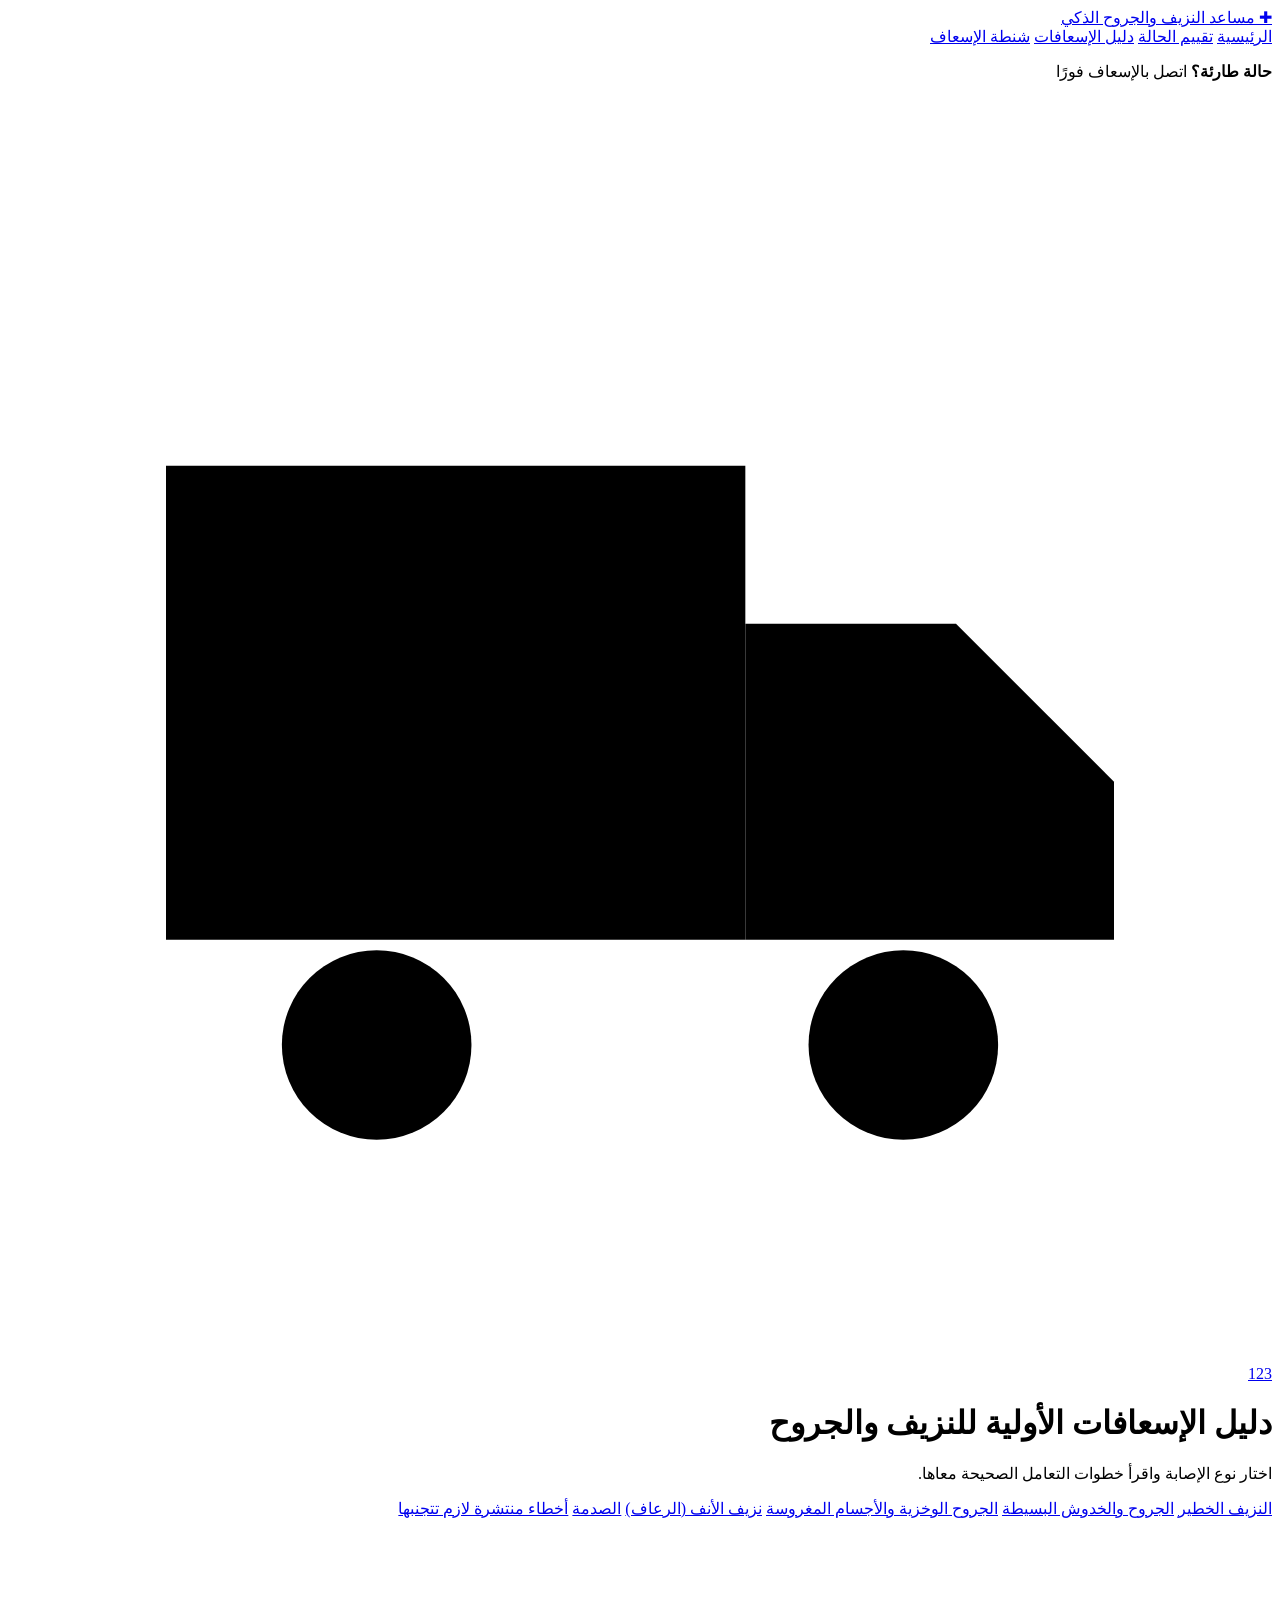
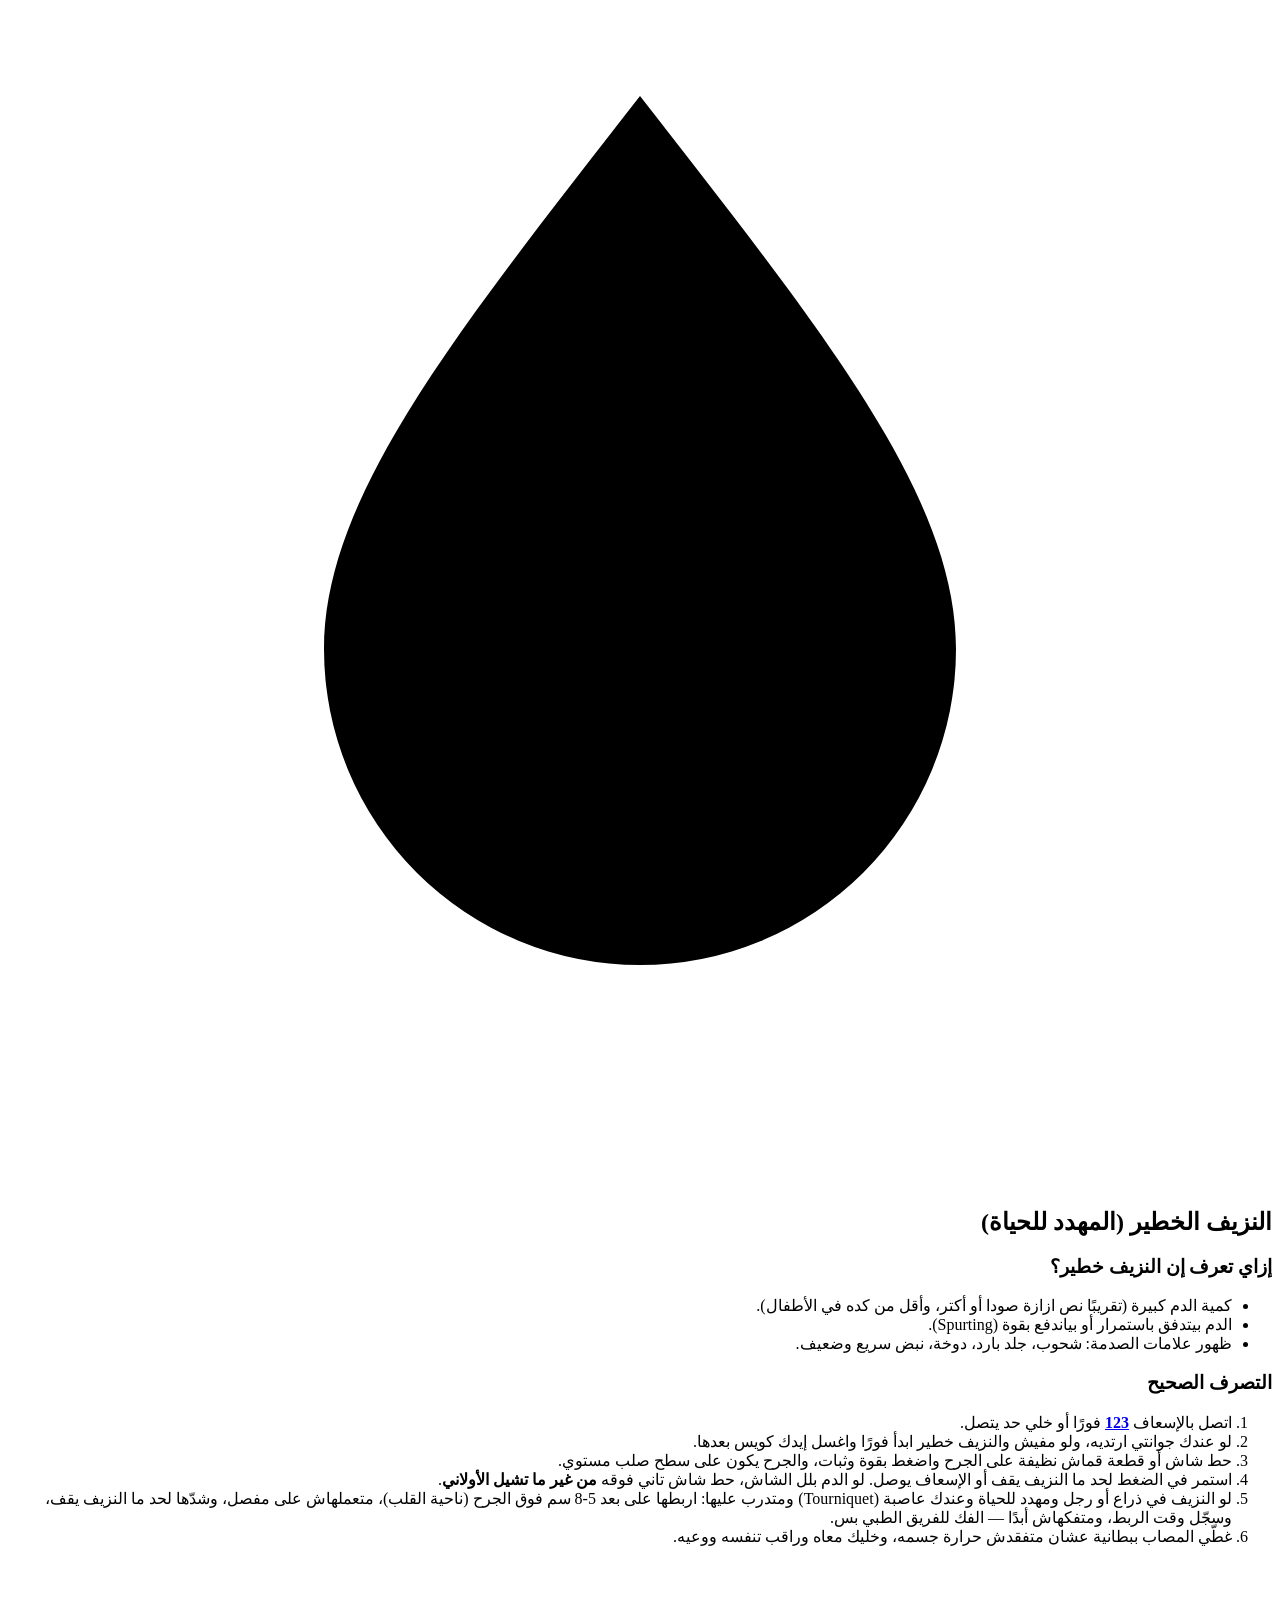
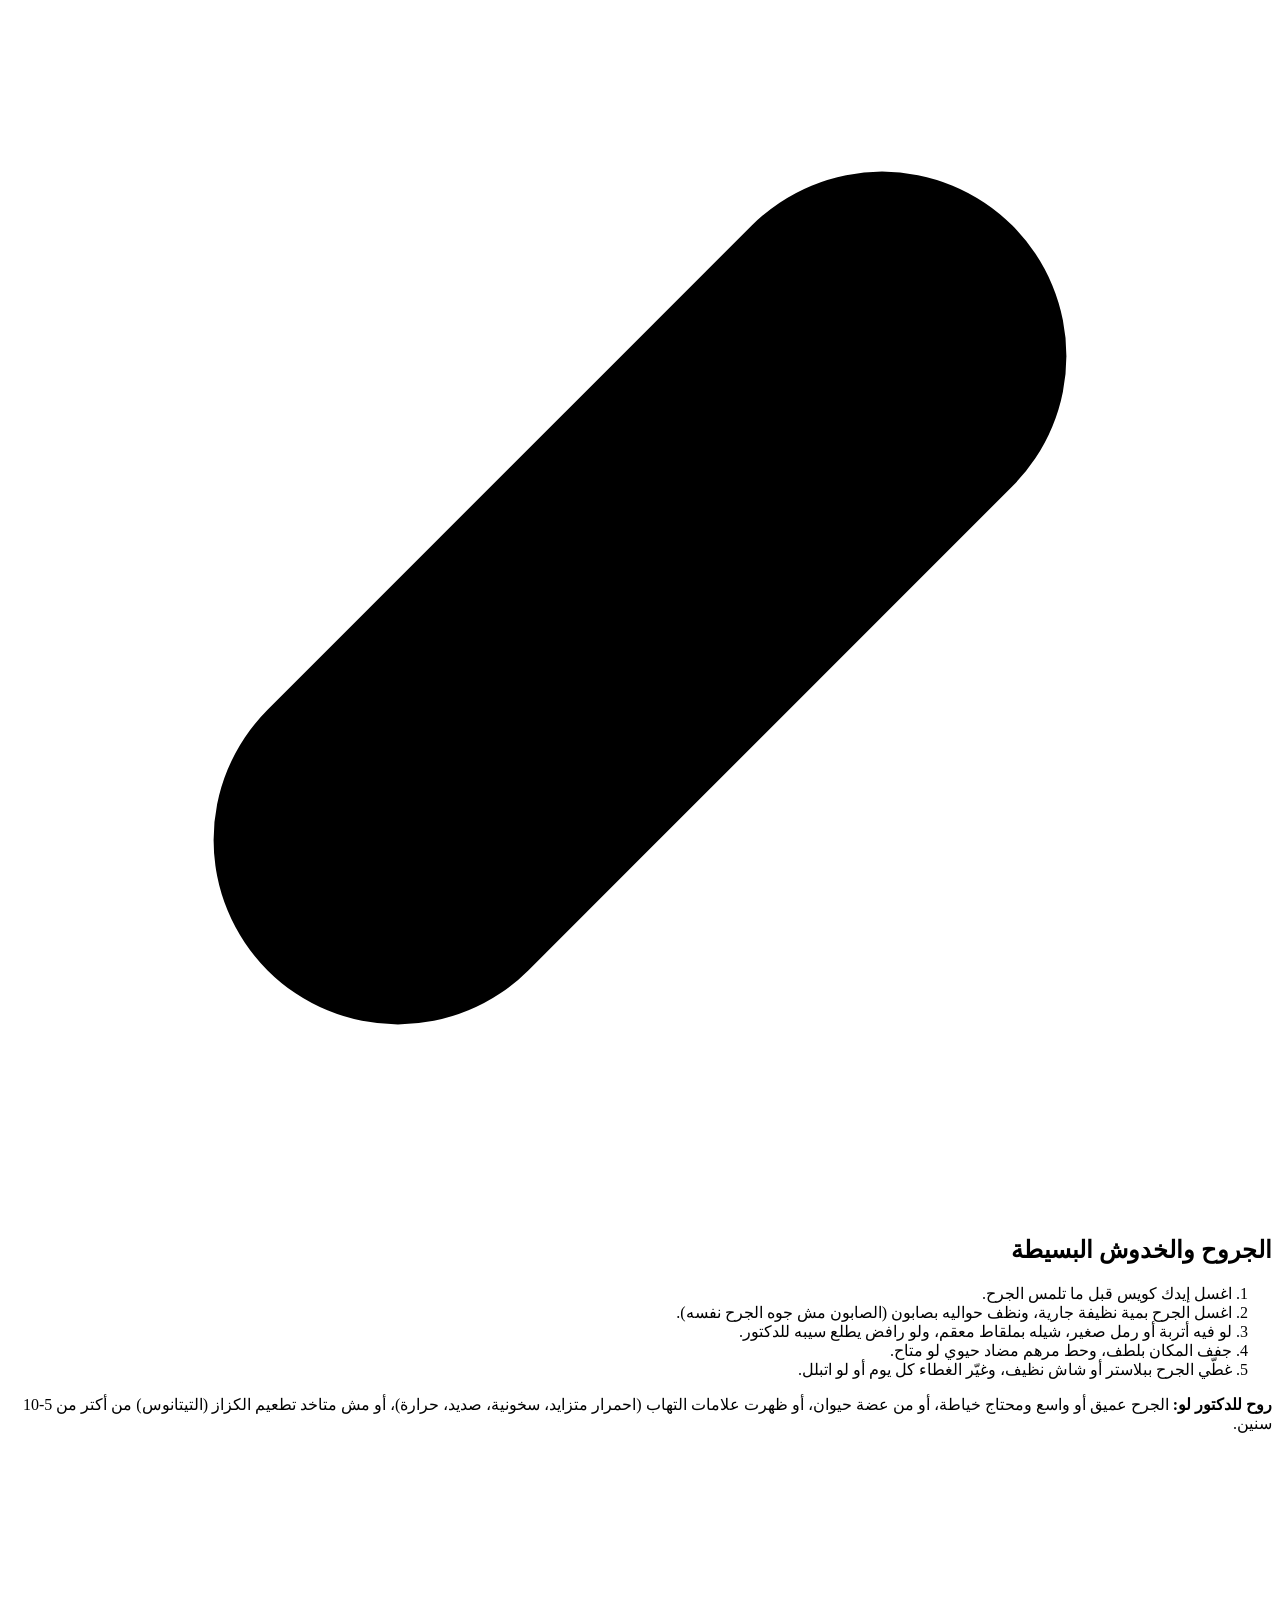
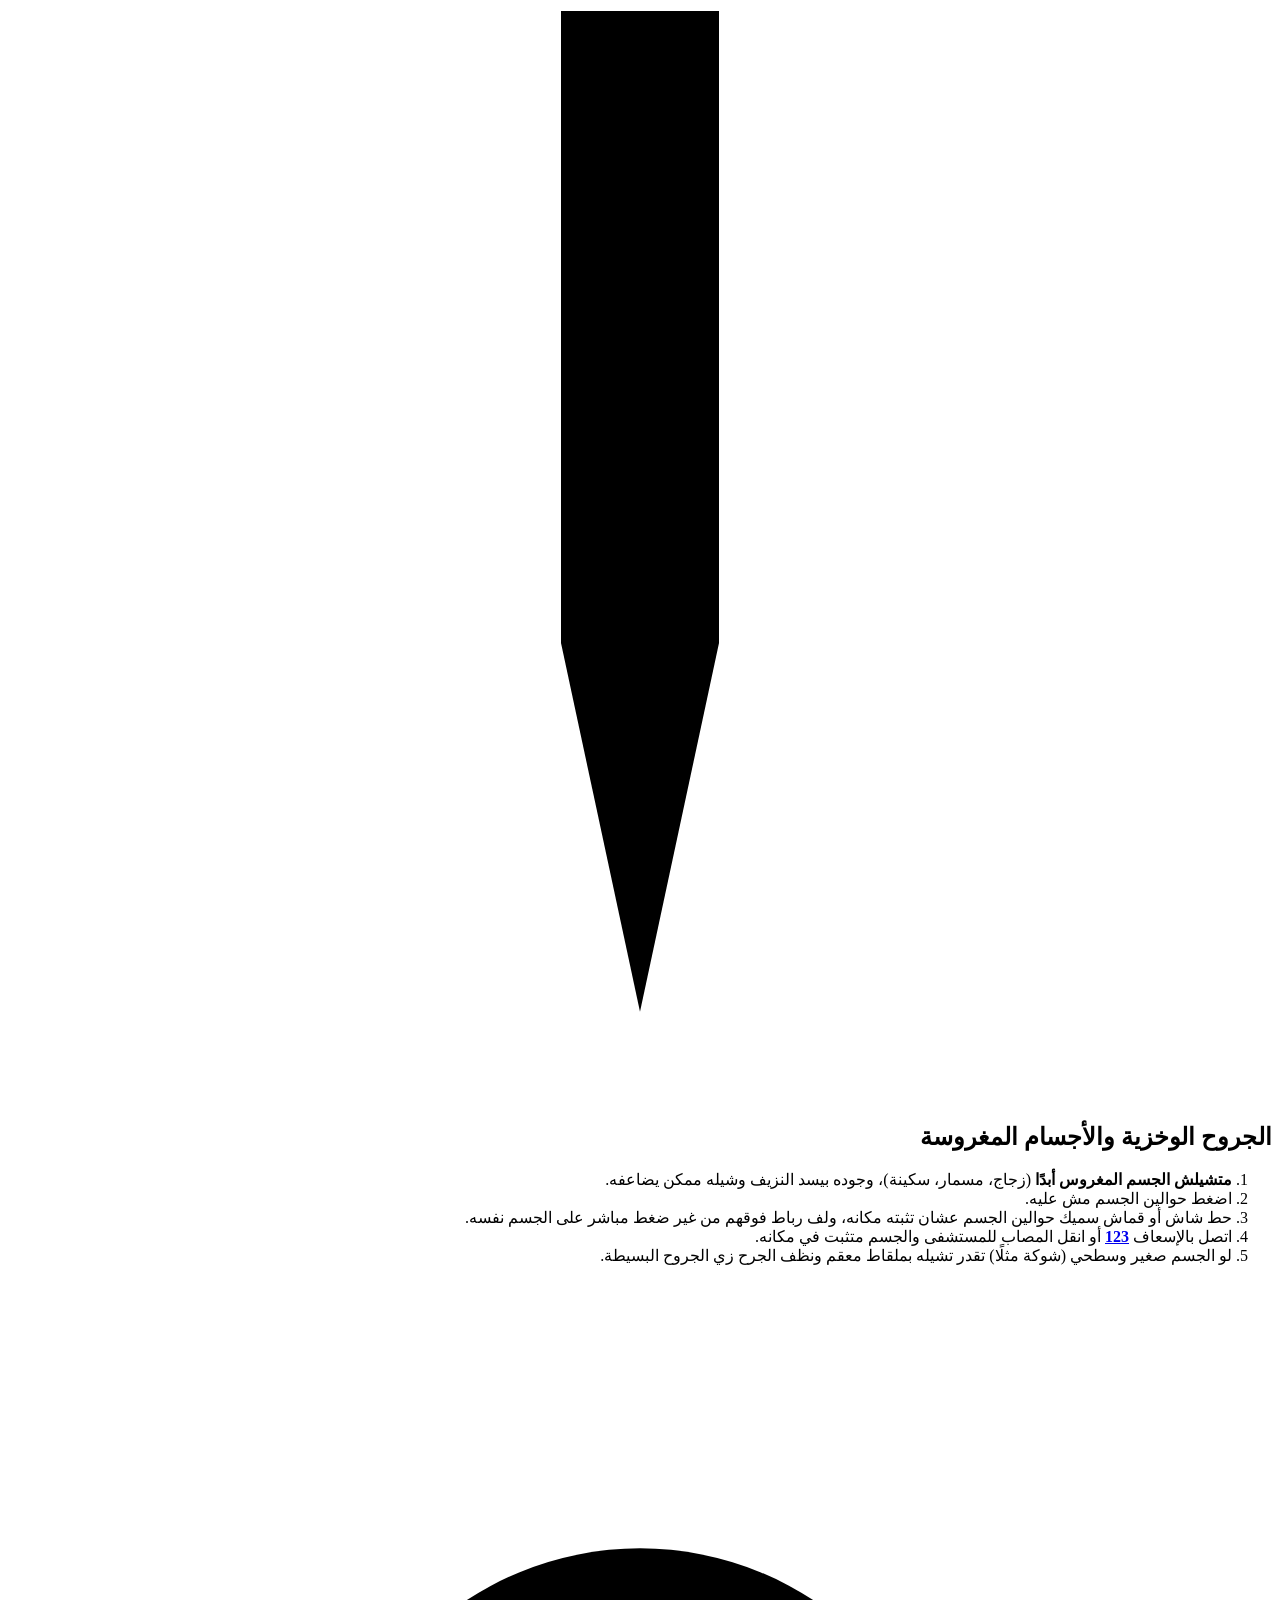
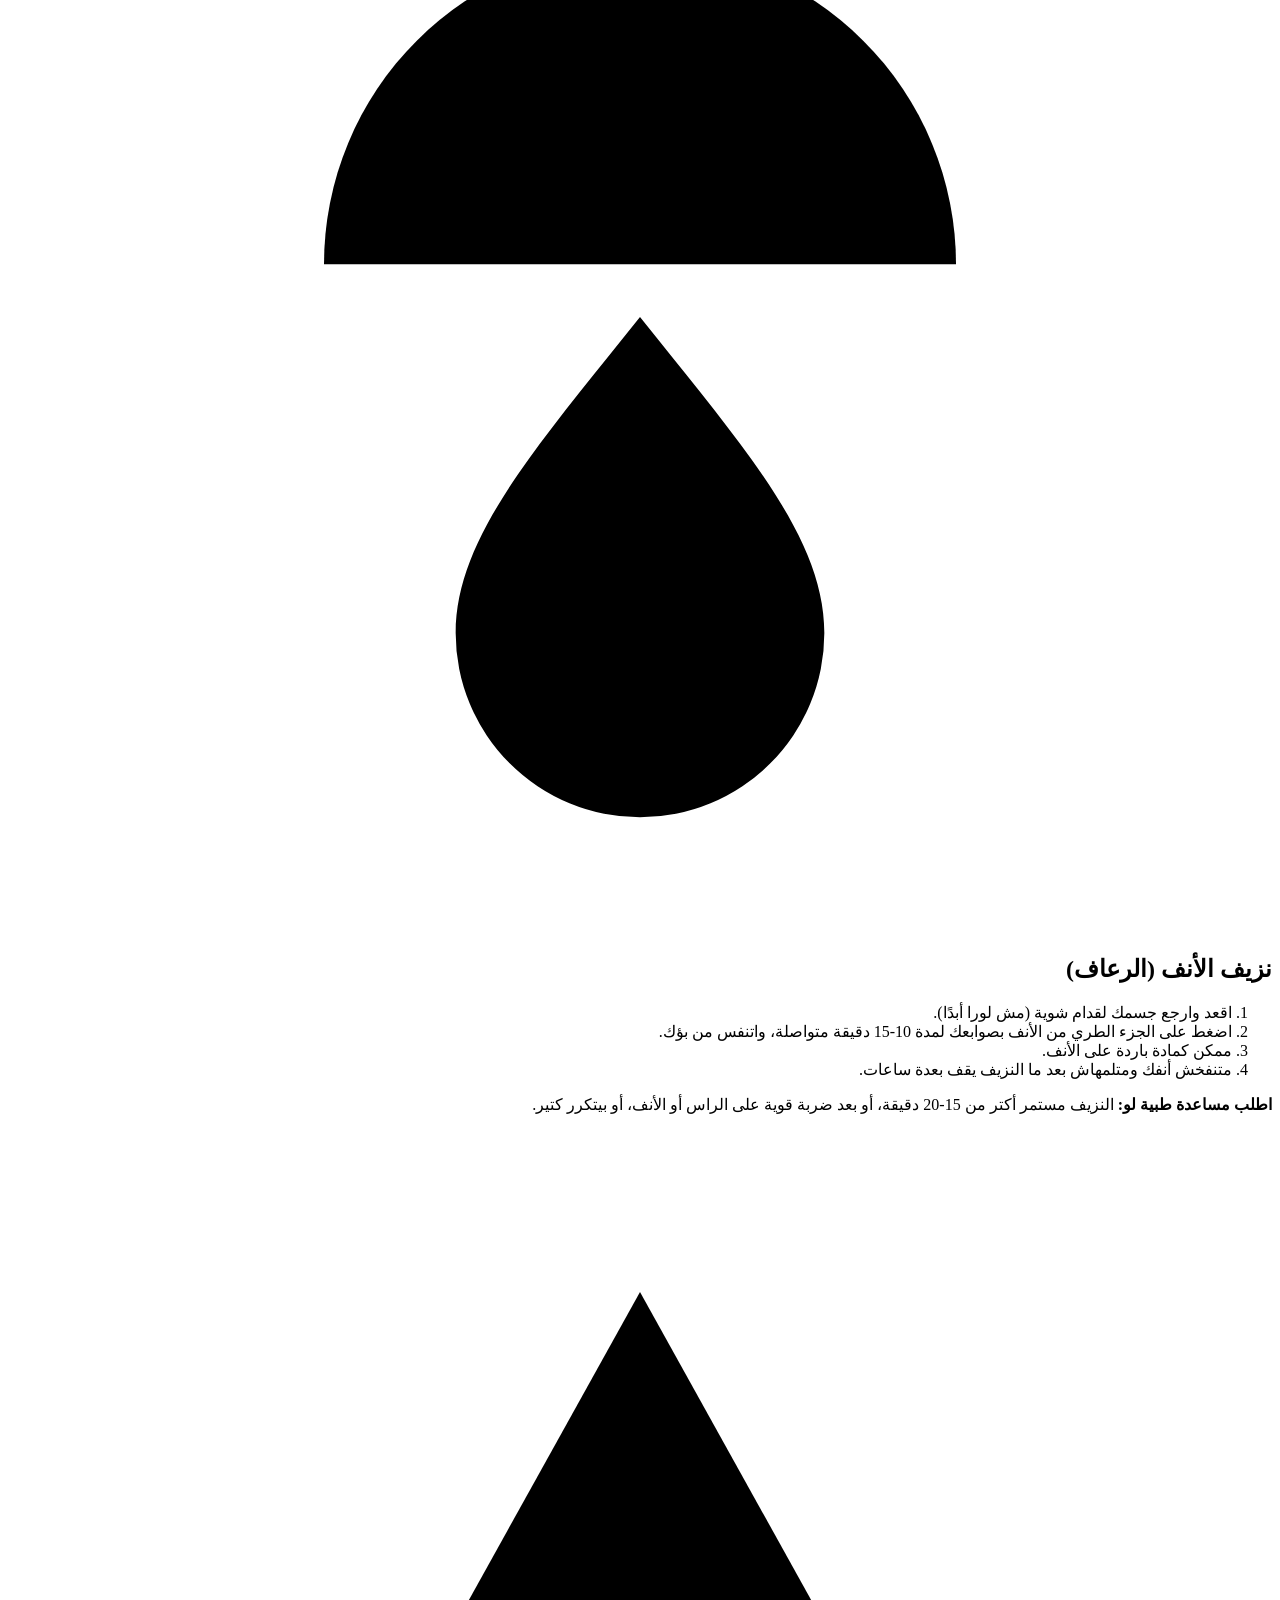
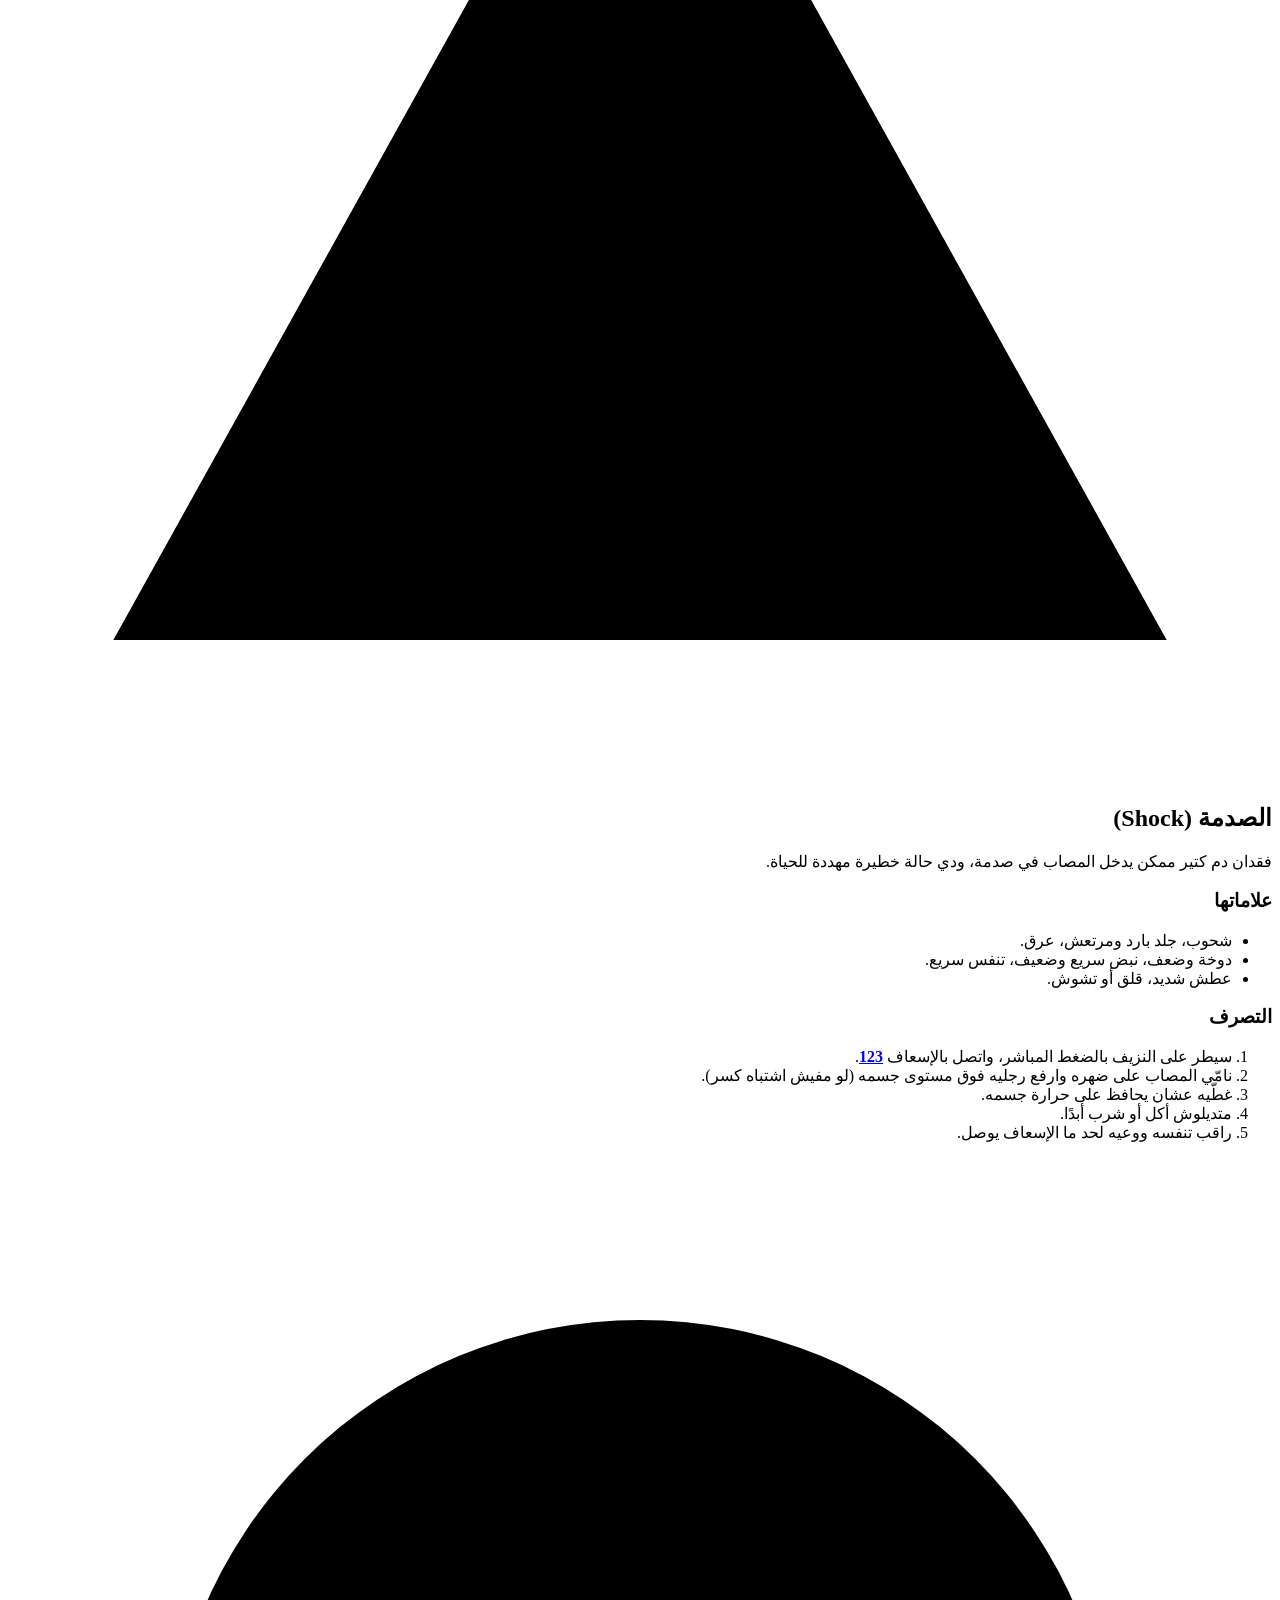
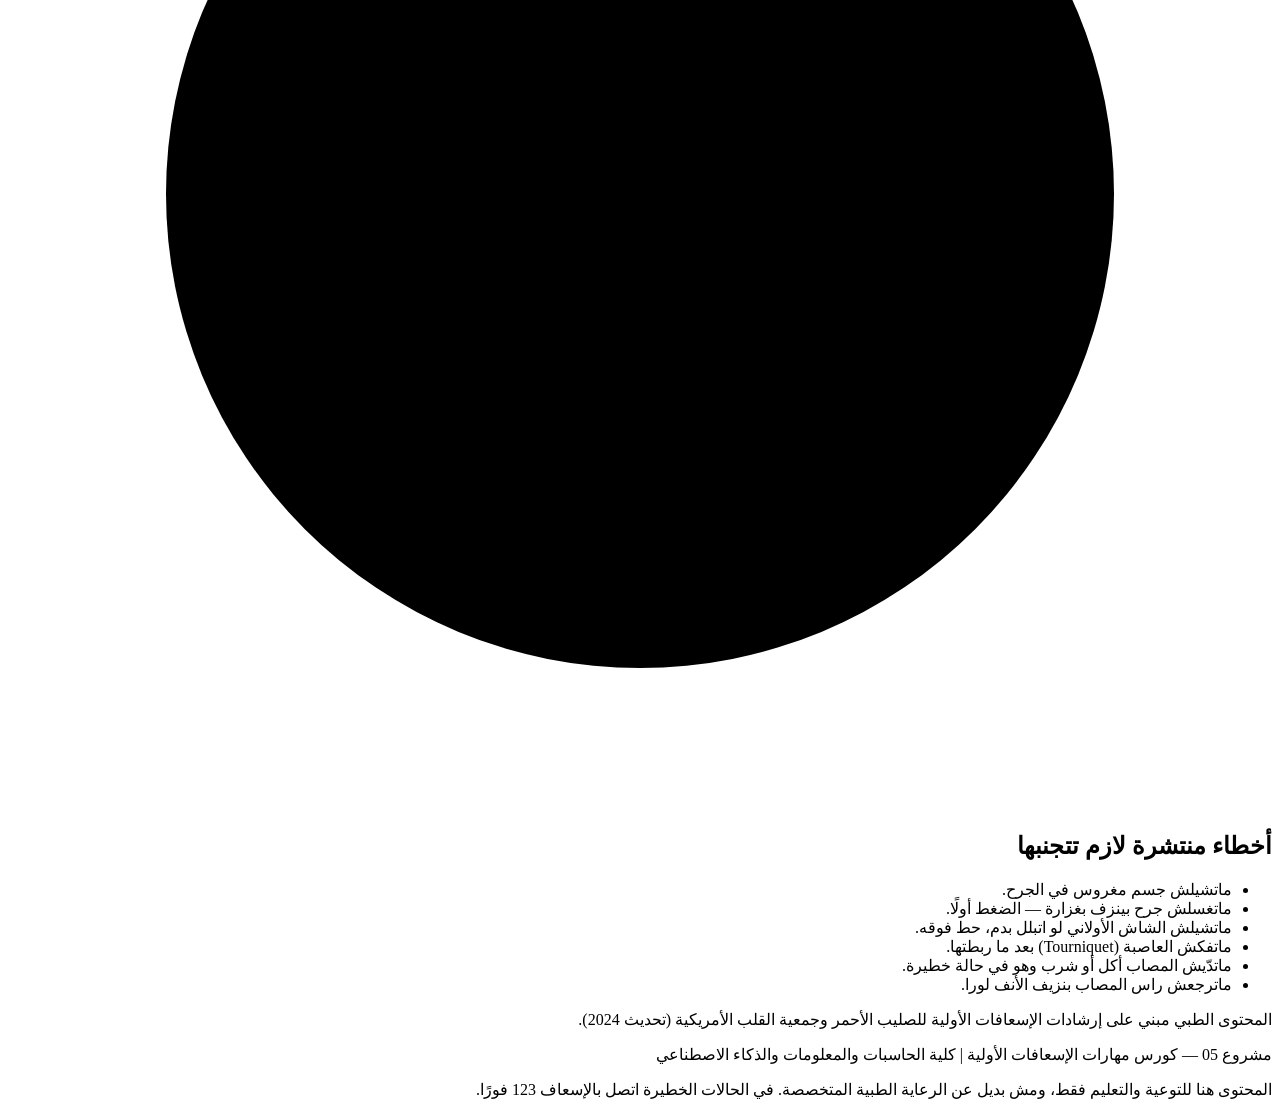
==== guide.html @ 9fded118 "Add first aid guide in Arabic for bleeding and wounds This file contains a comprehensive guide on fi" ====
<!DOCTYPE html>
<html lang="ar" dir="rtl">
<head>
  <meta charset="UTF-8">
  <meta name="viewport" content="width=device-width, initial-scale=1.0">
  <title>دليل الإسعافات | مساعد النزيف والجروح الذكي</title>
  <link rel="preconnect" href="https://fonts.googleapis.com">
  <link rel="preconnect" href="https://fonts.gstatic.com" crossorigin>
  <link href="https://fonts.googleapis.com/css2?family=Cairo:wght@400;600;700;900&display=swap" rel="stylesheet">
  <link rel="stylesheet" href="css/style.css">
</head>
<body>
  <header class="site-header">
    <div class="container header-inner">
      <a class="brand" href="index.html">
        <span class="brand-cross">✚</span>
        <span>مساعد النزيف والجروح الذكي</span>
      </a>
      <nav class="main-nav">
        <a href="index.html">الرئيسية</a>
        <a href="assessment.html">تقييم الحالة</a>
        <a href="guide.html" class="active">دليل الإسعافات</a>
        <a href="kit.html">شنطة الإسعاف</a>
      </nav>
    </div>
  </header>

  <section class="emergency-bar">
    <div class="container emergency-inner">
      <p><strong>حالة طارئة؟</strong> اتصل بالإسعاف فورًا</p>
      <a class="btn btn-emergency" href="tel:123"><svg class="icon" viewBox="0 0 24 24"><path d="M3 7h11v9H3z"/><path d="M14 10h4l3 3v3h-7"/><circle cx="7" cy="18" r="1.8"/><circle cx="17" cy="18" r="1.8"/><path d="M8.5 10v4M6.5 12h4"/></svg> 123</a>
    </div>
  </section>

  <main class="container page-main">
    <h1>دليل الإسعافات الأولية للنزيف والجروح</h1>
    <p class="page-intro">اختار نوع الإصابة واقرأ خطوات التعامل الصحيحة معاها.</p>

    <nav class="guide-toc">
      <a href="#severe">النزيف الخطير</a>
      <a href="#minor">الجروح والخدوش البسيطة</a>
      <a href="#puncture">الجروح الوخزية والأجسام المغروسة</a>
      <a href="#nosebleed">نزيف الأنف (الرعاف)</a>
      <a href="#shock">الصدمة</a>
      <a href="#donts">أخطاء منتشرة لازم تتجنبها</a>
    </nav>

    <article id="severe" class="guide-section danger">
      <h2><svg class="icon" viewBox="0 0 24 24"><path d="M12 3c3.5 4.5 6 7.6 6 10.5a6 6 0 1 1-12 0C6 10.6 8.5 7.5 12 3z"/></svg> النزيف الخطير (المهدد للحياة)</h2>
      <h3>إزاي تعرف إن النزيف خطير؟</h3>
      <ul>
        <li>كمية الدم كبيرة (تقريبًا نص ازازة صودا أو أكتر، وأقل من كده في الأطفال).</li>
        <li>الدم بيتدفق باستمرار أو بياندفع بقوة (Spurting).</li>
        <li>ظهور علامات الصدمة: شحوب، جلد بارد، دوخة، نبض سريع وضعيف.</li>
      </ul>
      <h3>التصرف الصحيح</h3>
      <ol>
        <li>اتصل بالإسعاف <a href="tel:123"><strong>123</strong></a> فورًا أو خلي حد يتصل.</li>
        <li>لو عندك جوانتي ارتديه، ولو مفيش والنزيف خطير ابدأ فورًا واغسل إيدك كويس بعدها.</li>
        <li>حط شاش أو قطعة قماش نظيفة على الجرح واضغط بقوة وثبات، والجرح يكون على سطح صلب مستوي.</li>
        <li>استمر في الضغط لحد ما النزيف يقف أو الإسعاف يوصل. لو الدم بلل الشاش، حط شاش تاني فوقه <strong>من غير ما تشيل الأولاني</strong>.</li>
        <li>لو النزيف في ذراع أو رجل ومهدد للحياة وعندك عاصبة (Tourniquet) ومتدرب عليها: اربطها على بعد 5-8 سم فوق الجرح (ناحية القلب)، متعملهاش على مفصل، وشدّها لحد ما النزيف يقف، وسجّل وقت الربط، ومتفكهاش أبدًا — الفك للفريق الطبي بس.</li>
        <li>غطّي المصاب ببطانية عشان متفقدش حرارة جسمه، وخليك معاه وراقب تنفسه ووعيه.</li>
      </ol>
    </article>

    <article id="minor" class="guide-section">
      <h2><svg class="icon" viewBox="0 0 24 24"><rect x="2" y="8.5" width="20" height="7" rx="3.5" transform="rotate(-45 12 12)"/><circle class="fill" cx="9.5" cy="14.5" r="1"/><circle class="fill" cx="14.5" cy="9.5" r="1"/></svg> الجروح والخدوش البسيطة</h2>
      <ol>
        <li>اغسل إيدك كويس قبل ما تلمس الجرح.</li>
        <li>اغسل الجرح بمية نظيفة جارية، ونظف حواليه بصابون (الصابون مش جوه الجرح نفسه).</li>
        <li>لو فيه أتربة أو رمل صغير، شيله بملقاط معقم، ولو رافض يطلع سيبه للدكتور.</li>
        <li>جفف المكان بلطف، وحط مرهم مضاد حيوي لو متاح.</li>
        <li>غطّي الجرح ببلاستر أو شاش نظيف، وغيّر الغطاء كل يوم أو لو اتبلل.</li>
      </ol>
      <div class="note">
        <strong>روح للدكتور لو:</strong> الجرح عميق أو واسع ومحتاج خياطة، أو من عضة حيوان، أو ظهرت علامات التهاب (احمرار متزايد، سخونية، صديد، حرارة)، أو مش متاخد تطعيم الكزاز (التيتانوس) من أكتر من 5-10 سنين.
      </div>
    </article>

    <article id="puncture" class="guide-section">
      <h2><svg class="icon" viewBox="0 0 24 24"><path d="M9 3h6"/><path d="M10.5 3v12l1.5 7 1.5-7V3"/></svg> الجروح الوخزية والأجسام المغروسة</h2>
      <ol>
        <li><strong>متشيلش الجسم المغروس أبدًا</strong> (زجاج، مسمار، سكينة)، وجوده بيسد النزيف وشيله ممكن يضاعفه.</li>
        <li>اضغط حوالين الجسم مش عليه.</li>
        <li>حط شاش أو قماش سميك حوالين الجسم عشان تثبته مكانه، ولف رباط فوقهم من غير ضغط مباشر على الجسم نفسه.</li>
        <li>اتصل بالإسعاف <a href="tel:123"><strong>123</strong></a> أو انقل المصاب للمستشفى والجسم متثبت في مكانه.</li>
        <li>لو الجسم صغير وسطحي (شوكة مثلًا) تقدر تشيله بملقاط معقم ونظف الجرح زي الجروح البسيطة.</li>
      </ol>
    </article>

    <article id="nosebleed" class="guide-section">
      <h2><svg class="icon" viewBox="0 0 24 24"><path d="M6 11a6 6 0 0 1 12 0"/><path d="M12 12c2 2.5 3.5 4.2 3.5 6a3.5 3.5 0 1 1-7 0c0-1.8 1.5-3.5 3.5-6z"/></svg> نزيف الأنف (الرعاف)</h2>
      <ol>
        <li>اقعد وارجع جسمك لقدام شوية (مش لورا أبدًا).</li>
        <li>اضغط على الجزء الطري من الأنف بصوابعك لمدة 10-15 دقيقة متواصلة، واتنفس من بؤك.</li>
        <li>ممكن كمادة باردة على الأنف.</li>
        <li>متنفخش أنفك ومتلمهاش بعد ما النزيف يقف بعدة ساعات.</li>
      </ol>
      <div class="note">
        <strong>اطلب مساعدة طبية لو:</strong> النزيف مستمر أكتر من 15-20 دقيقة، أو بعد ضربة قوية على الراس أو الأنف، أو بيتكرر كتير.
      </div>
    </article>

    <article id="shock" class="guide-section danger">
      <h2><svg class="icon" viewBox="0 0 24 24"><path d="M12 3 2 21h20z"/><path d="M12 10v5"/><circle class="fill" cx="12" cy="18" r="1"/></svg> الصدمة (Shock)</h2>
      <p>فقدان دم كتير ممكن يدخل المصاب في صدمة، ودي حالة خطيرة مهددة للحياة.</p>
      <h3>علاماتها</h3>
      <ul>
        <li>شحوب، جلد بارد ومرتعش، عرق.</li>
        <li>دوخة وضعف، نبض سريع وضعيف، تنفس سريع.</li>
        <li>عطش شديد، قلق أو تشوش.</li>
      </ul>
      <h3>التصرف</h3>
      <ol>
        <li>سيطر على النزيف بالضغط المباشر، واتصل بالإسعاف <a href="tel:123"><strong>123</strong></a>.</li>
        <li>نامّي المصاب على ضهره وارفع رجليه فوق مستوى جسمه (لو مفيش اشتباه كسر).</li>
        <li>غطّيه عشان يحافظ على حرارة جسمه.</li>
        <li>متديلوش أكل أو شرب أبدًا.</li>
        <li>راقب تنفسه ووعيه لحد ما الإسعاف يوصل.</li>
      </ol>
    </article>

    <article id="donts" class="guide-section">
      <h2><svg class="icon" viewBox="0 0 24 24"><circle cx="12" cy="12" r="9"/><path d="M5.5 5.5l13 13"/></svg> أخطاء منتشرة لازم تتجنبها</h2>
      <ul>
        <li>ماتشيلش جسم مغروس في الجرح.</li>
        <li>ماتغسلش جرح بينزف بغزارة — الضغط أولًا.</li>
        <li>ماتشيلش الشاش الأولاني لو اتبلل بدم، حط فوقه.</li>
        <li>ماتفكش العاصبة (Tourniquet) بعد ما ربطتها.</li>
        <li>ماتدّيش المصاب أكل أو شرب وهو في حالة خطيرة.</li>
        <li>ماترجعش راس المصاب بنزيف الأنف لورا.</li>
      </ul>
    </article>

    <p class="source-note">المحتوى الطبي مبني على إرشادات الإسعافات الأولية للصليب الأحمر وجمعية القلب الأمريكية (تحديث 2024).</p>
  </main>

  <footer class="site-footer">
    <div class="container">
      <p>مشروع 05 — كورس مهارات الإسعافات الأولية | كلية الحاسبات والمعلومات والذكاء الاصطناعي</p>
      <p class="disclaimer">المحتوى هنا للتوعية والتعليم فقط، ومش بديل عن الرعاية الطبية المتخصصة. في الحالات الخطيرة اتصل بالإسعاف 123 فورًا.</p>
    </div>
  </footer>
</body>
</html>
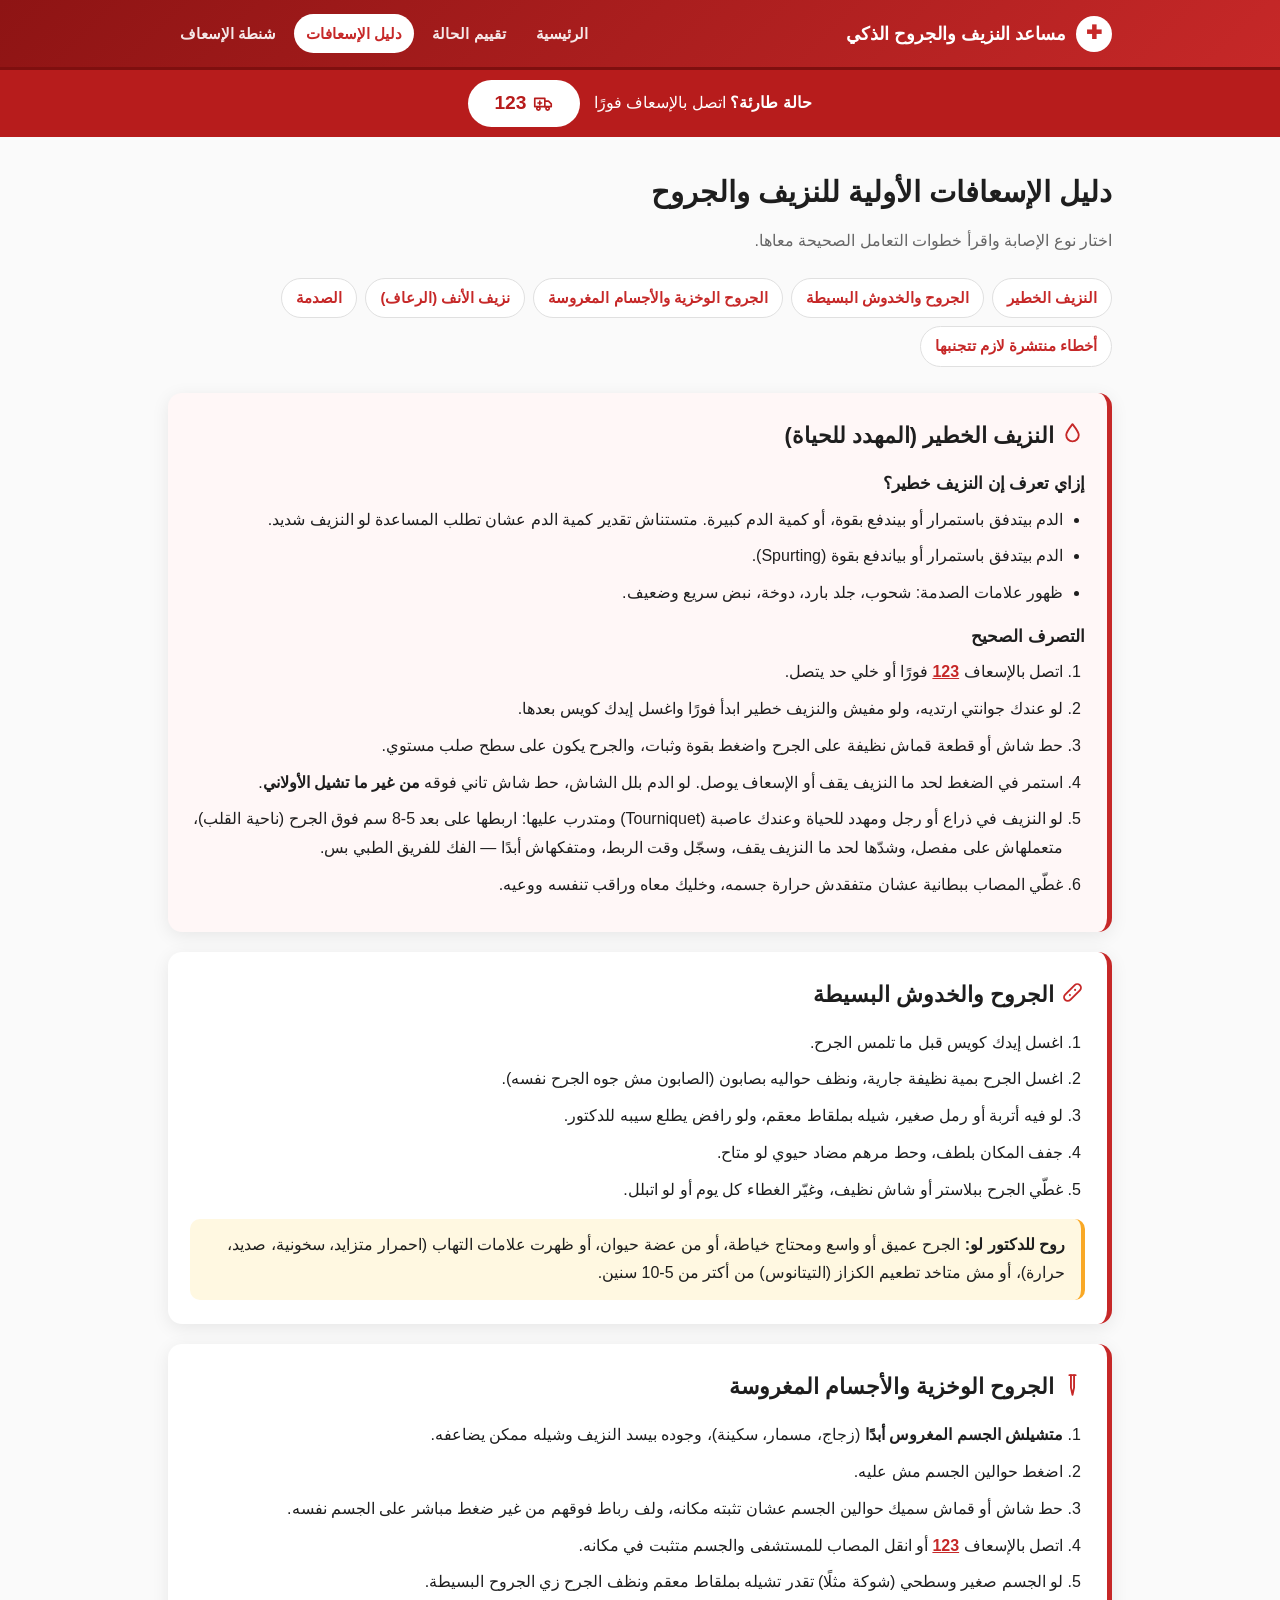
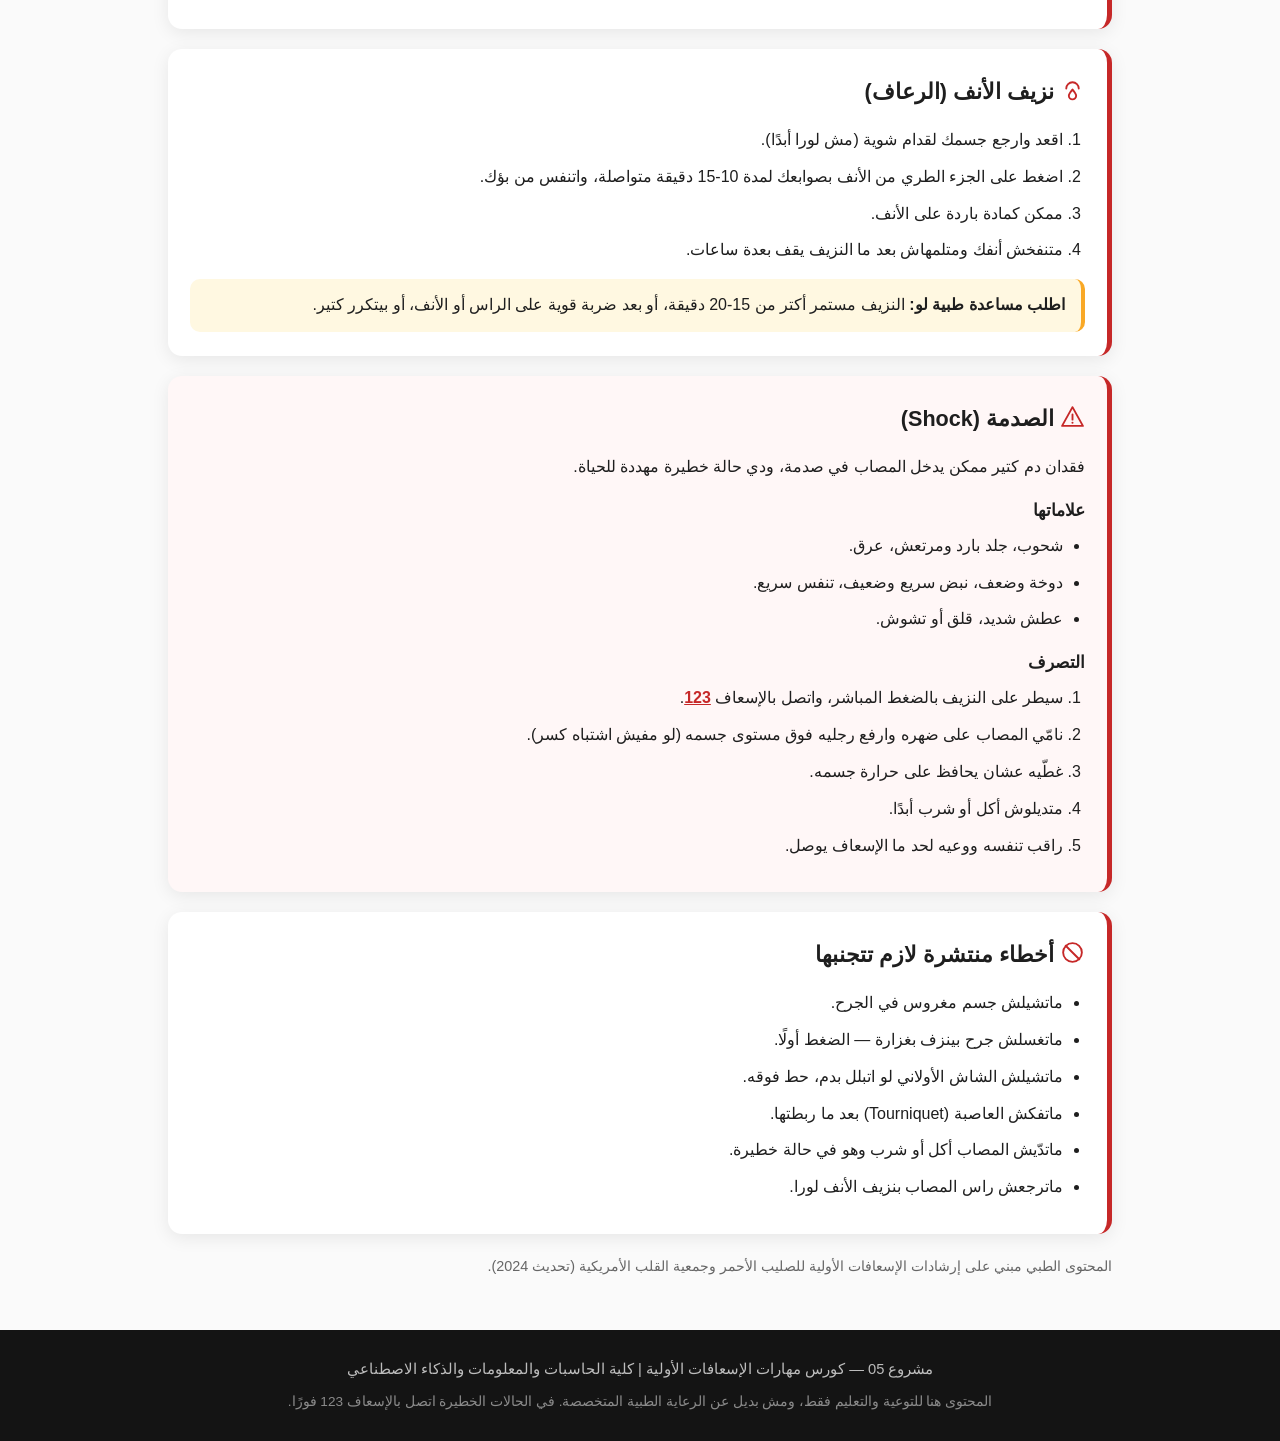
==== commit 71342a7d: "Remove unsafe blood-volume analogy from bleeding guide" ====
--- a/guide.html
+++ b/guide.html
@@ -49,7 +49,7 @@
       <h2><svg class="icon" viewBox="0 0 24 24"><path d="M12 3c3.5 4.5 6 7.6 6 10.5a6 6 0 1 1-12 0C6 10.6 8.5 7.5 12 3z"/></svg> النزيف الخطير (المهدد للحياة)</h2>
       <h3>إزاي تعرف إن النزيف خطير؟</h3>
       <ul>
-        <li>كمية الدم كبيرة (تقريبًا نص ازازة صودا أو أكتر، وأقل من كده في الأطفال).</li>
+        <li>الدم بيتدفق باستمرار أو بيندفع بقوة، أو كمية الدم كبيرة. متستناش تقدير كمية الدم عشان تطلب المساعدة لو النزيف شديد.</li>
         <li>الدم بيتدفق باستمرار أو بياندفع بقوة (Spurting).</li>
         <li>ظهور علامات الصدمة: شحوب، جلد بارد، دوخة، نبض سريع وضعيف.</li>
       </ul>
--- a/css/style.css
+++ b/css/style.css
@@ -0,0 +1,346 @@
+/* مساعد النزيف والجروح الذكي — Project 05 */
+
+:root {
+  --red: #c62828;
+  --red-dark: #8e1414;
+  --red-light: #fdeaea;
+  --ink: #1e1e1e;
+  --muted: #666;
+  --bg: #fafafa;
+  --card: #ffffff;
+  --radius: 14px;
+  --shadow: 0 4px 18px rgba(0, 0, 0, 0.08);
+}
+
+* { box-sizing: border-box; margin: 0; padding: 0; }
+
+body {
+  font-family: "Cairo", "Segoe UI", Tahoma, Arial, sans-serif;
+  background: var(--bg);
+  color: var(--ink);
+  line-height: 1.8;
+}
+
+.container { max-width: 980px; margin: 0 auto; padding: 0 18px; }
+
+a { color: var(--red); }
+
+h1 { font-size: 1.8rem; margin-bottom: 8px; }
+h2 { font-size: 1.35rem; margin: 28px 0 14px; }
+h3 { font-size: 1.05rem; margin: 14px 0 6px; }
+
+/* Header */
+.site-header {
+  background: linear-gradient(135deg, var(--red-dark), var(--red));
+  color: #fff;
+  padding: 14px 0;
+}
+.header-inner {
+  display: flex;
+  align-items: center;
+  justify-content: space-between;
+  flex-wrap: wrap;
+  gap: 10px;
+}
+.brand {
+  display: flex;
+  align-items: center;
+  gap: 10px;
+  color: #fff;
+  text-decoration: none;
+  font-weight: 900;
+  font-size: 1.15rem;
+}
+.brand-cross {
+  background: #fff;
+  color: var(--red);
+  width: 36px;
+  height: 36px;
+  border-radius: 50%;
+  display: inline-flex;
+  align-items: center;
+  justify-content: center;
+  font-size: 1.2rem;
+}
+.main-nav { display: flex; gap: 6px; flex-wrap: wrap; }
+.main-nav a {
+  color: #fff;
+  text-decoration: none;
+  padding: 6px 12px;
+  border-radius: 999px;
+  font-weight: 600;
+  font-size: 0.95rem;
+  opacity: 0.9;
+}
+.main-nav a:hover { opacity: 1; background: rgba(255, 255, 255, 0.15); }
+.main-nav a.active { background: #fff; color: var(--red); opacity: 1; }
+
+/* Emergency bar */
+.emergency-bar {
+  background: #b71c1c;
+  border-top: 3px solid #7f0f0f;
+  color: #fff;
+}
+.emergency-inner {
+  display: flex;
+  align-items: center;
+  justify-content: center;
+  gap: 14px;
+  padding: 10px 18px;
+  flex-wrap: wrap;
+}
+.emergency-inner p { font-size: 1rem; }
+
+/* Buttons */
+.btn {
+  display: inline-block;
+  padding: 10px 22px;
+  border-radius: 999px;
+  font-weight: 700;
+  text-decoration: none;
+  border: none;
+  cursor: pointer;
+  font-size: 1rem;
+  font-family: inherit;
+  transition: transform 0.12s ease, box-shadow 0.12s ease;
+}
+.btn:hover { transform: translateY(-1px); box-shadow: var(--shadow); }
+.btn-primary { background: var(--red); color: #fff; }
+.btn-outline { background: transparent; color: var(--red); border: 2px solid var(--red); }
+.btn-emergency {
+  background: #fff;
+  color: #b71c1c;
+  font-size: 1.2rem;
+  font-weight: 900;
+  padding: 6px 26px;
+  animation: pulse 1.6s infinite;
+}
+@keyframes pulse {
+  0%, 100% { box-shadow: 0 0 0 0 rgba(255, 255, 255, 0.55); }
+  55% { box-shadow: 0 0 0 12px rgba(255, 255, 255, 0); }
+}
+
+/* Hero */
+.hero { padding: 56px 0 36px; text-align: center; }
+.hero h1 { font-size: 2.2rem; font-weight: 900; }
+.hero-sub {
+  max-width: 620px;
+  margin: 12px auto 24px;
+  color: var(--muted);
+  font-size: 1.1rem;
+}
+.hero-actions { display: flex; gap: 12px; justify-content: center; flex-wrap: wrap; }
+
+/* Cards */
+.cards-grid {
+  display: grid;
+  grid-template-columns: repeat(auto-fit, minmax(210px, 1fr));
+  gap: 16px;
+  margin-bottom: 20px;
+}
+.card {
+  background: var(--card);
+  border-radius: var(--radius);
+  box-shadow: var(--shadow);
+  padding: 22px 18px;
+  border-top: 4px solid var(--red);
+}
+.card-icon { font-size: 2rem; }
+.card h3 { margin: 8px 0 6px; }
+.card p { color: var(--muted); font-size: 0.95rem; margin-bottom: 10px; }
+.card a { font-weight: 700; text-decoration: none; }
+
+/* Golden rules */
+.golden-rules {
+  background: var(--red-light);
+  border-radius: var(--radius);
+  padding: 26px 22px;
+  margin-bottom: 40px;
+}
+.rules-list { padding-right: 22px; margin-bottom: 18px; }
+.rules-list li { margin-bottom: 10px; }
+
+/* Emergency numbers */
+.numbers-section {
+  background: var(--ink);
+  color: #fff;
+  padding: 40px 0;
+  margin-bottom: 0;
+}
+.numbers-section h2 { text-align: center; margin-top: 0; }
+.numbers-grid {
+  display: grid;
+  grid-template-columns: repeat(auto-fit, minmax(150px, 1fr));
+  gap: 14px;
+}
+.number-card {
+  background: #2c2c2c;
+  border-radius: var(--radius);
+  padding: 18px 10px;
+  text-align: center;
+  text-decoration: none;
+  color: #fff;
+  transition: background 0.15s ease;
+}
+.number-card:hover { background: var(--red); }
+.number-card .num { display: block; font-size: 1.8rem; font-weight: 900; }
+.number-card .label { color: #cfcfcf; font-size: 0.95rem; }
+.number-card:hover .label { color: #fff; }
+
+/* Generic page */
+.page-main { padding: 30px 18px 50px; }
+.page-intro { color: var(--muted); margin-bottom: 22px; }
+
+/* Assessment */
+.assessment-box {
+  background: var(--card);
+  border-radius: var(--radius);
+  box-shadow: var(--shadow);
+  padding: 28px 22px;
+  max-width: 720px;
+}
+.question-title { font-size: 1.25rem; font-weight: 700; margin-bottom: 18px; }
+.answers { display: flex; gap: 12px; flex-wrap: wrap; }
+.answers .btn { min-width: 140px; text-align: center; }
+.stepper { color: var(--muted); font-size: 0.9rem; margin-bottom: 10px; }
+
+.result-card { border-radius: var(--radius); padding: 22px; }
+.result-card.urgent { background: #fdeaea; border: 2px solid var(--red); }
+.result-card.calm { background: #eef6ee; border: 2px solid #2e7d32; }
+.result-card h2 { margin-top: 0; }
+.result-card .badge {
+  display: inline-block;
+  padding: 3px 14px;
+  border-radius: 999px;
+  font-weight: 700;
+  font-size: 0.9rem;
+  margin-bottom: 10px;
+}
+.result-card.urgent .badge { background: var(--red); color: #fff; }
+.result-card.calm .badge { background: #2e7d32; color: #fff; }
+.result-card ol, .result-card ul { padding-right: 22px; margin: 10px 0 16px; }
+.result-card li { margin-bottom: 8px; }
+.result-actions { display: flex; gap: 10px; flex-wrap: wrap; margin-top: 12px; }
+
+.hidden { display: none; }
+
+/* Guide */
+.guide-toc {
+  display: flex;
+  gap: 8px;
+  flex-wrap: wrap;
+  margin-bottom: 26px;
+}
+.guide-toc a {
+  background: var(--card);
+  border: 1px solid #e0e0e0;
+  border-radius: 999px;
+  padding: 6px 14px;
+  text-decoration: none;
+  font-weight: 600;
+  font-size: 0.92rem;
+}
+.guide-toc a:hover { border-color: var(--red); }
+
+.guide-section {
+  background: var(--card);
+  border-radius: var(--radius);
+  box-shadow: var(--shadow);
+  padding: 24px 22px;
+  margin-bottom: 20px;
+  border-right: 5px solid var(--red);
+}
+.guide-section.danger { background: #fff7f7; }
+.guide-section h2 { margin-top: 0; }
+.guide-section ul, .guide-section ol { padding-right: 22px; }
+.guide-section li { margin-bottom: 8px; }
+.note {
+  background: #fff8e1;
+  border-radius: 10px;
+  padding: 12px 16px;
+  margin-top: 14px;
+  border-right: 4px solid #f9a825;
+}
+.source-note { color: var(--muted); font-size: 0.9rem; margin-top: 10px; }
+
+/* Kit checklist */
+.kit-progress {
+  position: relative;
+  background: #e5e5e5;
+  border-radius: 999px;
+  height: 34px;
+  overflow: hidden;
+  margin-bottom: 22px;
+  max-width: 720px;
+}
+.kit-progress-bar {
+  position: absolute;
+  inset: 0 auto 0 0;
+  width: 0;
+  background: linear-gradient(90deg, var(--red), #e57373);
+  transition: width 0.25s ease;
+}
+.kit-progress span {
+  position: relative;
+  z-index: 1;
+  display: inline-block;
+  width: 100%;
+  text-align: center;
+  font-weight: 700;
+  line-height: 34px;
+}
+.kit-list {
+  display: grid;
+  grid-template-columns: repeat(auto-fill, minmax(260px, 1fr));
+  gap: 10px;
+  margin-bottom: 20px;
+}
+.kit-item {
+  background: var(--card);
+  border: 1px solid #e4e4e4;
+  border-radius: 10px;
+  padding: 10px 14px;
+  display: flex;
+  align-items: center;
+  gap: 10px;
+  cursor: pointer;
+  user-select: none;
+}
+.kit-item input { width: 18px; height: 18px; accent-color: var(--red); cursor: pointer; }
+.kit-item.checked { background: var(--red-light); border-color: var(--red); }
+.kit-item.checked .kit-label { text-decoration: line-through; color: var(--muted); }
+
+/* Icons (inline SVG, works without emoji fonts) */
+.icon {
+  width: 22px;
+  height: 22px;
+  vertical-align: -4px;
+  fill: none;
+  stroke: currentColor;
+  stroke-width: 1.8;
+  stroke-linecap: round;
+  stroke-linejoin: round;
+}
+.icon .fill { fill: currentColor; stroke: none; }
+.card-icon { color: var(--red); }
+.card-icon .icon { width: 34px; height: 34px; }
+.btn-emergency .icon { width: 22px; height: 22px; vertical-align: -5px; }
+.guide-section h2 .icon { width: 25px; height: 25px; vertical-align: -3px; color: var(--red); }
+.badge .icon { width: 15px; height: 15px; vertical-align: -2px; }
+h1 .icon { width: 28px; height: 28px; vertical-align: -4px; color: var(--red); }
+
+/* Footer */
+.site-footer {
+  background: #141414;
+  color: #bdbdbd;
+  text-align: center;
+  padding: 26px 18px;
+  font-size: 0.92rem;
+}
+.site-footer .disclaimer { margin-top: 8px; font-size: 0.85rem; color: #8a8a8a; }
+
+@media (max-width: 560px) {
+  .hero h1 { font-size: 1.6rem; }
+  .main-nav a { font-size: 0.85rem; padding: 5px 9px; }
+  h1 { font-size: 1.4rem; }
+  }
